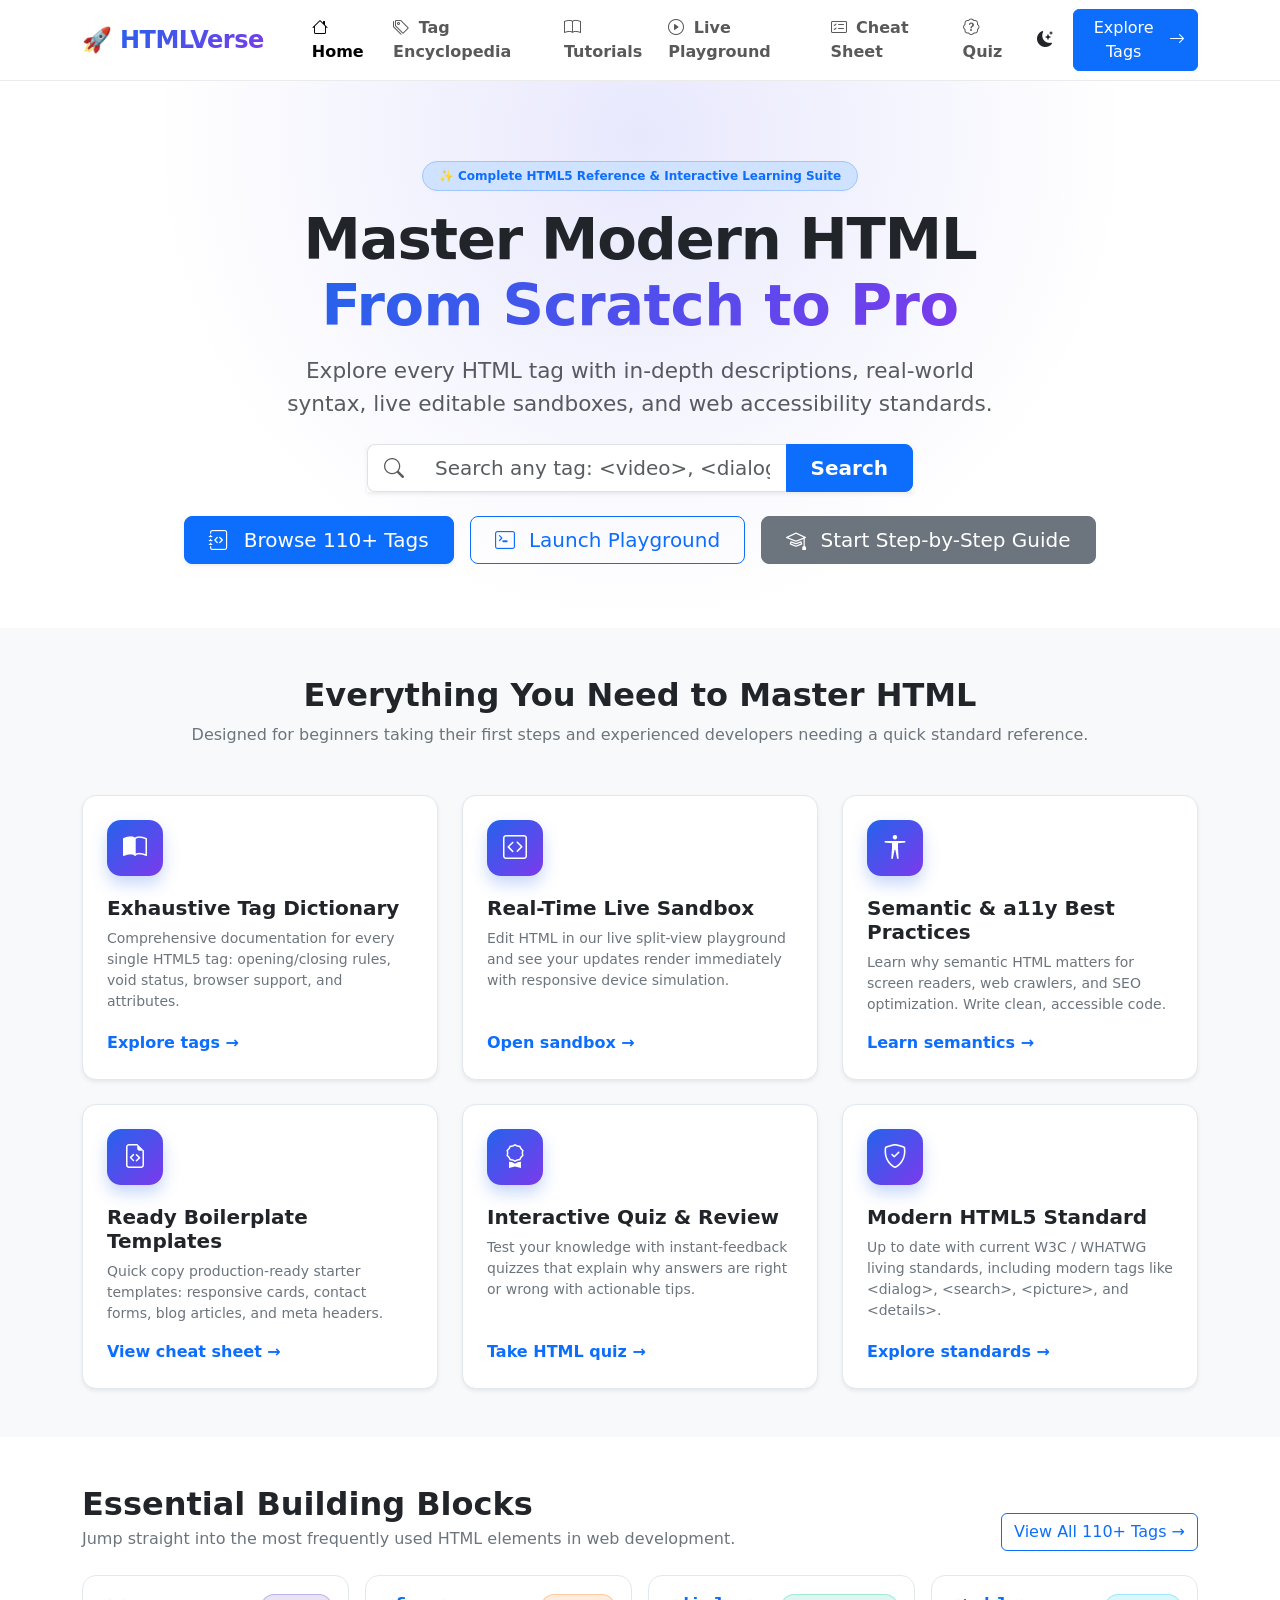
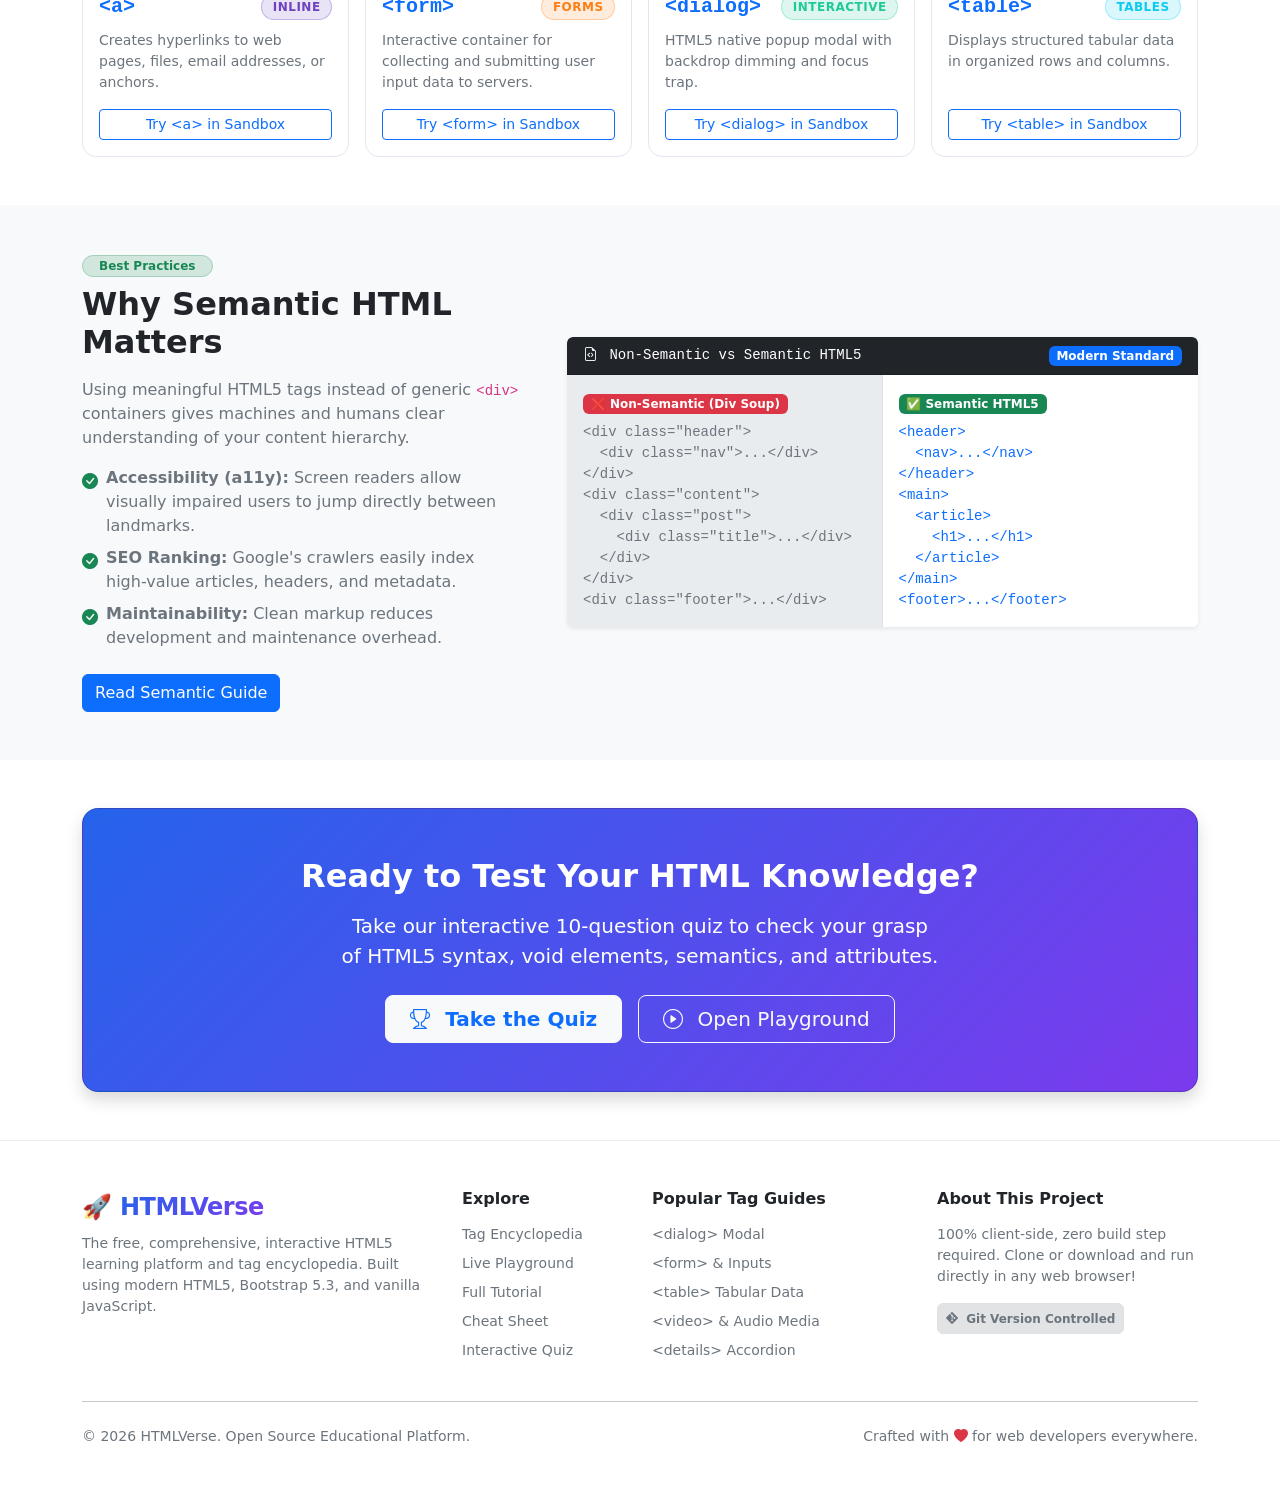
==== index.html @ 15d12c49 "Initial commit: Responsive HTML learning website with tag encyclopedia, playground, tutorials, cheat" ====
<!DOCTYPE html>
<html lang="en" data-bs-theme="light">
<head>
  <meta charset="UTF-8">
  <meta name="viewport" content="width=device-width, initial-scale=1.0">
  <title>HTMLVerse - Learn HTML5 from Scratch to Mastery | Interactive Guide & Tag Reference</title>
  <meta name="description" content="Master HTML5 with our comprehensive interactive learning hub. Complete tag dictionary with 110+ tags, real-time code playground, semantic best practices, and quizzes.">
  
  <!-- Bootstrap 5.3 CSS -->
  <link href="https://cdn.jsdelivr.net/npm/bootstrap@5.3.3/dist/css/bootstrap.min.css" rel="stylesheet">
  <!-- Bootstrap Icons -->
  <link rel="stylesheet" href="https://cdn.jsdelivr.net/npm/bootstrap-icons@1.11.3/font/bootstrap-icons.min.css">
  <!-- Custom CSS -->
  <link rel="stylesheet" href="css/styles.css">
</head>
<body>

  <!-- Navigation Bar -->
  <nav class="navbar navbar-expand-lg navbar-custom sticky-top">
    <div class="container">
      <a class="navbar-brand d-flex align-items-center gap-2" href="index.html">
        <span class="fs-4">🚀</span>
        <span class="brand-gradient fs-4">HTMLVerse</span>
      </a>

      <button class="navbar-toggler" type="button" data-bs-toggle="collapse" data-bs-target="#navbarContent" aria-controls="navbarContent" aria-expanded="false" aria-label="Toggle navigation">
        <span class="navbar-toggler-icon"></span>
      </button>

      <div class="collapse navbar-collapse" id="navbarContent">
        <ul class="navbar-nav me-auto mb-2 mb-lg-0 ms-lg-4">
          <li class="nav-item">
            <a class="nav-link active fw-semibold" href="index.html"><i class="bi bi-house me-1"></i> Home</a>
          </li>
          <li class="nav-item">
            <a class="nav-link fw-semibold" href="tags.html"><i class="bi bi-tags me-1"></i> Tag Encyclopedia</a>
          </li>
          <li class="nav-item">
            <a class="nav-link fw-semibold" href="tutorial.html"><i class="bi bi-book me-1"></i> Tutorials</a>
          </li>
          <li class="nav-item">
            <a class="nav-link fw-semibold" href="playground.html"><i class="bi bi-play-circle me-1"></i> Live Playground</a>
          </li>
          <li class="nav-item">
            <a class="nav-link fw-semibold" href="cheatsheet.html"><i class="bi bi-card-checklist me-1"></i> Cheat Sheet</a>
          </li>
          <li class="nav-item">
            <a class="nav-link fw-semibold" href="quiz.html"><i class="bi bi-patch-question me-1"></i> Quiz</a>
          </li>
        </ul>

        <div class="d-flex align-items-center gap-2">
          <!-- Theme Toggle Button -->
          <button class="btn btn-outline-secondary border-0" id="theme-toggle-btn" title="Toggle Light/Dark Theme" aria-label="Toggle theme">
            <i class="bi bi-moon-stars-fill" id="theme-icon"></i>
          </button>
          <a href="tags.html" class="btn btn-primary d-none d-sm-inline-flex align-items-center gap-2">
            <span>Explore Tags</span>
            <i class="bi bi-arrow-right"></i>
          </a>
        </div>
      </div>
    </div>
  </nav>

  <!-- Hero Section -->
  <header class="hero-section text-center">
    <div class="container">
      <div class="badge bg-primary-subtle text-primary border border-primary-subtle px-3 py-2 rounded-pill mb-3 fw-semibold">
        ✨ Complete HTML5 Reference & Interactive Learning Suite
      </div>
      <h1 class="hero-title mb-3">
        Master Modern HTML <br>
        <span class="brand-gradient">From Scratch to Pro</span>
      </h1>
      <p class="hero-subtitle mb-4">
        Explore every HTML tag with in-depth descriptions, real-world syntax, live editable sandboxes, and web accessibility standards.
      </p>

      <!-- Search Trigger Input -->
      <div class="row justify-content-center mb-4">
        <div class="col-md-8 col-lg-6">
          <form action="tags.html" method="GET" class="input-group input-group-lg shadow-sm">
            <span class="input-group-text bg-body border-end-0">
              <i class="bi bi-search text-muted"></i>
            </span>
            <input type="text" name="search" class="form-control border-start-0" placeholder="Search any tag: <video>, <dialog>, <form>, <table>..." aria-label="Search tags">
            <button class="btn btn-primary px-4 fw-semibold" type="submit">Search</button>
          </form>
        </div>
      </div>

      <!-- Quick Action Buttons -->
      <div class="d-flex flex-wrap justify-content-center gap-3">
        <a href="tags.html" class="btn btn-primary btn-lg px-4 shadow-sm">
          <i class="bi bi-journal-code me-2"></i> Browse 110+ Tags
        </a>
        <a href="playground.html" class="btn btn-outline-primary btn-lg px-4">
          <i class="bi bi-terminal me-2"></i> Launch Playground
        </a>
        <a href="tutorial.html" class="btn btn-secondary btn-lg px-4">
          <i class="bi bi-mortarboard me-2"></i> Start Step-by-Step Guide
        </a>
      </div>
    </div>
  </header>

  <!-- Key Learning Features -->
  <section class="py-5 bg-body-tertiary">
    <div class="container">
      <div class="text-center mb-5">
        <h2 class="fw-bold">Everything You Need to Master HTML</h2>
        <p class="text-secondary">Designed for beginners taking their first steps and experienced developers needing a quick standard reference.</p>
      </div>

      <div class="row g-4">
        <!-- Feature 1 -->
        <div class="col-md-6 col-lg-4">
          <div class="card h-100 custom-card p-4 shadow-sm">
            <div class="feature-icon-box">
              <i class="bi bi-book-half"></i>
            </div>
            <h5 class="fw-bold mb-2">Exhaustive Tag Dictionary</h5>
            <p class="text-secondary small">Comprehensive documentation for every single HTML5 tag: opening/closing rules, void status, browser support, and attributes.</p>
            <a href="tags.html" class="text-decoration-none fw-semibold mt-auto text-primary">Explore tags &rarr;</a>
          </div>
        </div>

        <!-- Feature 2 -->
        <div class="col-md-6 col-lg-4">
          <div class="card h-100 custom-card p-4 shadow-sm">
            <div class="feature-icon-box">
              <i class="bi bi-code-square"></i>
            </div>
            <h5 class="fw-bold mb-2">Real-Time Live Sandbox</h5>
            <p class="text-secondary small">Edit HTML in our live split-view playground and see your updates render immediately with responsive device simulation.</p>
            <a href="playground.html" class="text-decoration-none fw-semibold mt-auto text-primary">Open sandbox &rarr;</a>
          </div>
        </div>

        <!-- Feature 3 -->
        <div class="col-md-6 col-lg-4">
          <div class="card h-100 custom-card p-4 shadow-sm">
            <div class="feature-icon-box">
              <i class="bi bi-universal-access"></i>
            </div>
            <h5 class="fw-bold mb-2">Semantic & a11y Best Practices</h5>
            <p class="text-secondary small">Learn why semantic HTML matters for screen readers, web crawlers, and SEO optimization. Write clean, accessible code.</p>
            <a href="tutorial.html#semantics" class="text-decoration-none fw-semibold mt-auto text-primary">Learn semantics &rarr;</a>
          </div>
        </div>

        <!-- Feature 4 -->
        <div class="col-md-6 col-lg-4">
          <div class="card h-100 custom-card p-4 shadow-sm">
            <div class="feature-icon-box">
              <i class="bi bi-file-earmark-code"></i>
            </div>
            <h5 class="fw-bold mb-2">Ready Boilerplate Templates</h5>
            <p class="text-secondary small">Quick copy production-ready starter templates: responsive cards, contact forms, blog articles, and meta headers.</p>
            <a href="cheatsheet.html" class="text-decoration-none fw-semibold mt-auto text-primary">View cheat sheet &rarr;</a>
          </div>
        </div>

        <!-- Feature 5 -->
        <div class="col-md-6 col-lg-4">
          <div class="card h-100 custom-card p-4 shadow-sm">
            <div class="feature-icon-box">
              <i class="bi bi-award"></i>
            </div>
            <h5 class="fw-bold mb-2">Interactive Quiz & Review</h5>
            <p class="text-secondary small">Test your knowledge with instant-feedback quizzes that explain why answers are right or wrong with actionable tips.</p>
            <a href="quiz.html" class="text-decoration-none fw-semibold mt-auto text-primary">Take HTML quiz &rarr;</a>
          </div>
        </div>

        <!-- Feature 6 -->
        <div class="col-md-6 col-lg-4">
          <div class="card h-100 custom-card p-4 shadow-sm">
            <div class="feature-icon-box">
              <i class="bi bi-shield-check"></i>
            </div>
            <h5 class="fw-bold mb-2">Modern HTML5 Standard</h5>
            <p class="text-secondary small">Up to date with current W3C / WHATWG living standards, including modern tags like &lt;dialog&gt;, &lt;search&gt;, &lt;picture&gt;, and &lt;details&gt;.</p>
            <a href="tags.html" class="text-decoration-none fw-semibold mt-auto text-primary">Explore standards &rarr;</a>
          </div>
        </div>
      </div>
    </div>
  </section>

  <!-- Popular HTML Tags Showcase -->
  <section class="py-5">
    <div class="container">
      <div class="d-flex flex-wrap justify-content-between align-items-end mb-4">
        <div>
          <h2 class="fw-bold mb-1">Essential Building Blocks</h2>
          <p class="text-secondary mb-0">Jump straight into the most frequently used HTML elements in web development.</p>
        </div>
        <a href="tags.html" class="btn btn-outline-primary">View All 110+ Tags &rarr;</a>
      </div>

      <div class="row g-3">
        <!-- Tag 1 -->
        <div class="col-sm-6 col-lg-3">
          <div class="card custom-card p-3 h-100">
            <div class="d-flex justify-content-between align-items-center mb-2">
              <code class="fs-5 text-primary fw-bold">&lt;a&gt;</code>
              <span class="badge badge-category badge-inline">Inline</span>
            </div>
            <p class="small text-secondary mb-3">Creates hyperlinks to web pages, files, email addresses, or anchors.</p>
            <a href="playground.html?tag=a" class="btn btn-sm btn-outline-primary mt-auto">Try &lt;a&gt; in Sandbox</a>
          </div>
        </div>

        <!-- Tag 2 -->
        <div class="col-sm-6 col-lg-3">
          <div class="card custom-card p-3 h-100">
            <div class="d-flex justify-content-between align-items-center mb-2">
              <code class="fs-5 text-primary fw-bold">&lt;form&gt;</code>
              <span class="badge badge-category badge-forms">Forms</span>
            </div>
            <p class="small text-secondary mb-3">Interactive container for collecting and submitting user input data to servers.</p>
            <a href="playground.html?tag=form" class="btn btn-sm btn-outline-primary mt-auto">Try &lt;form&gt; in Sandbox</a>
          </div>
        </div>

        <!-- Tag 3 -->
        <div class="col-sm-6 col-lg-3">
          <div class="card custom-card p-3 h-100">
            <div class="d-flex justify-content-between align-items-center mb-2">
              <code class="fs-5 text-primary fw-bold">&lt;dialog&gt;</code>
              <span class="badge badge-category badge-interactive">Interactive</span>
            </div>
            <p class="small text-secondary mb-3">HTML5 native popup modal with backdrop dimming and focus trap.</p>
            <a href="playground.html?tag=dialog" class="btn btn-sm btn-outline-primary mt-auto">Try &lt;dialog&gt; in Sandbox</a>
          </div>
        </div>

        <!-- Tag 4 -->
        <div class="col-sm-6 col-lg-3">
          <div class="card custom-card p-3 h-100">
            <div class="d-flex justify-content-between align-items-center mb-2">
              <code class="fs-5 text-primary fw-bold">&lt;table&gt;</code>
              <span class="badge badge-category badge-tables">Tables</span>
            </div>
            <p class="small text-secondary mb-3">Displays structured tabular data in organized rows and columns.</p>
            <a href="playground.html?tag=table" class="btn btn-sm btn-outline-primary mt-auto">Try &lt;table&gt; in Sandbox</a>
          </div>
        </div>
      </div>
    </div>
  </section>

  <!-- Interactive Semantic HTML Comparison -->
  <section class="py-5 bg-body-tertiary">
    <div class="container">
      <div class="row align-items-center g-5">
        <div class="col-lg-5">
          <span class="badge bg-success-subtle text-success border border-success-subtle px-3 py-1 rounded-pill mb-2 fw-semibold">Best Practices</span>
          <h2 class="fw-bold mb-3">Why Semantic HTML Matters</h2>
          <p class="text-secondary mb-3">
            Using meaningful HTML5 tags instead of generic <code>&lt;div&gt;</code> containers gives machines and humans clear understanding of your content hierarchy.
          </p>
          <ul class="list-unstyled d-flex flex-column gap-2 text-secondary">
            <li class="d-flex align-items-start gap-2">
              <i class="bi bi-check-circle-fill text-success mt-1"></i>
              <span><strong>Accessibility (a11y):</strong> Screen readers allow visually impaired users to jump directly between landmarks.</span>
            </li>
            <li class="d-flex align-items-start gap-2">
              <i class="bi bi-check-circle-fill text-success mt-1"></i>
              <span><strong>SEO Ranking:</strong> Google's crawlers easily index high-value articles, headers, and metadata.</span>
            </li>
            <li class="d-flex align-items-start gap-2">
              <i class="bi bi-check-circle-fill text-success mt-1"></i>
              <span><strong>Maintainability:</strong> Clean markup reduces development and maintenance overhead.</span>
            </li>
          </ul>
          <a href="tutorial.html#semantics" class="btn btn-primary mt-2">Read Semantic Guide</a>
        </div>

        <div class="col-lg-7">
          <div class="card shadow-sm border-0 overflow-hidden">
            <div class="card-header bg-dark text-white d-flex justify-content-between align-items-center py-2 px-3">
              <span class="font-monospace small"><i class="bi bi-file-earmark-code me-1"></i> Non-Semantic vs Semantic HTML5</span>
              <span class="badge bg-primary">Modern Standard</span>
            </div>
            <div class="card-body p-0">
              <div class="row g-0">
                <div class="col-md-6 border-end p-3 bg-body-secondary">
                  <span class="badge bg-danger mb-2">❌ Non-Semantic (Div Soup)</span>
                  <pre class="small font-monospace text-secondary mb-0"><code>&lt;div class="header"&gt;
  &lt;div class="nav"&gt;...&lt;/div&gt;
&lt;/div&gt;
&lt;div class="content"&gt;
  &lt;div class="post"&gt;
    &lt;div class="title"&gt;...&lt;/div&gt;
  &lt;/div&gt;
&lt;/div&gt;
&lt;div class="footer"&gt;...&lt;/div&gt;</code></pre>
                </div>
                <div class="col-md-6 p-3 bg-body">
                  <span class="badge bg-success mb-2">✅ Semantic HTML5</span>
                  <pre class="small font-monospace text-primary mb-0"><code>&lt;header&gt;
  &lt;nav&gt;...&lt;/nav&gt;
&lt;/header&gt;
&lt;main&gt;
  &lt;article&gt;
    &lt;h1&gt;...&lt;/h1&gt;
  &lt;/article&gt;
&lt;/main&gt;
&lt;footer&gt;...&lt;/footer&gt;</code></pre>
                </div>
              </div>
            </div>
          </div>
        </div>
      </div>
    </div>
  </section>

  <!-- CTA Banner -->
  <section class="py-5 text-center">
    <div class="container">
      <div class="card bg-primary text-white p-5 rounded-4 shadow" style="background: var(--primary-gradient) !important;">
        <h2 class="fw-bold mb-3">Ready to Test Your HTML Knowledge?</h2>
        <p class="lead mb-4 mx-auto" style="max-width: 600px;">
          Take our interactive 10-question quiz to check your grasp of HTML5 syntax, void elements, semantics, and attributes.
        </p>
        <div class="d-flex justify-content-center gap-3">
          <a href="quiz.html" class="btn btn-light btn-lg px-4 fw-bold text-primary">
            <i class="bi bi-trophy me-2"></i> Take the Quiz
          </a>
          <a href="playground.html" class="btn btn-outline-light btn-lg px-4">
            <i class="bi bi-play-circle me-2"></i> Open Playground
          </a>
        </div>
      </div>
    </div>
  </section>

  <!-- Footer -->
  <footer class="py-5 bg-body">
    <div class="container">
      <div class="row g-4">
        <div class="col-lg-4">
          <div class="d-flex align-items-center gap-2 mb-2">
            <span class="fs-4">🚀</span>
            <span class="brand-gradient fs-4">HTMLVerse</span>
          </div>
          <p class="text-secondary small">
            The free, comprehensive, interactive HTML5 learning platform and tag encyclopedia. Built using modern HTML5, Bootstrap 5.3, and vanilla JavaScript.
          </p>
        </div>

        <div class="col-6 col-md-3 col-lg-2">
          <h6 class="fw-bold mb-3">Explore</h6>
          <ul class="list-unstyled small d-flex flex-column gap-2 text-secondary">
            <li><a href="tags.html" class="text-decoration-none text-secondary">Tag Encyclopedia</a></li>
            <li><a href="playground.html" class="text-decoration-none text-secondary">Live Playground</a></li>
            <li><a href="tutorial.html" class="text-decoration-none text-secondary">Full Tutorial</a></li>
            <li><a href="cheatsheet.html" class="text-decoration-none text-secondary">Cheat Sheet</a></li>
            <li><a href="quiz.html" class="text-decoration-none text-secondary">Interactive Quiz</a></li>
          </ul>
        </div>

        <div class="col-6 col-md-3 col-lg-3">
          <h6 class="fw-bold mb-3">Popular Tag Guides</h6>
          <ul class="list-unstyled small d-flex flex-column gap-2 text-secondary">
            <li><a href="playground.html?tag=dialog" class="text-decoration-none text-secondary">&lt;dialog&gt; Modal</a></li>
            <li><a href="playground.html?tag=form" class="text-decoration-none text-secondary">&lt;form&gt; & Inputs</a></li>
            <li><a href="playground.html?tag=table" class="text-decoration-none text-secondary">&lt;table&gt; Tabular Data</a></li>
            <li><a href="playground.html?tag=video" class="text-decoration-none text-secondary">&lt;video&gt; & Audio Media</a></li>
            <li><a href="playground.html?tag=details" class="text-decoration-none text-secondary">&lt;details&gt; Accordion</a></li>
          </ul>
        </div>

        <div class="col-md-6 col-lg-3">
          <h6 class="fw-bold mb-3">About This Project</h6>
          <p class="text-secondary small">
            100% client-side, zero build step required. Clone or download and run directly in any web browser!
          </p>
          <div class="badge bg-secondary-subtle text-secondary border p-2">
            <i class="bi bi-git me-1"></i> Git Version Controlled
          </div>
        </div>
      </div>

      <hr class="my-4">

      <div class="d-flex flex-wrap justify-content-between align-items-center small text-secondary">
        <p class="mb-0">&copy; 2026 HTMLVerse. Open Source Educational Platform.</p>
        <div>
          <span>Crafted with <i class="bi bi-heart-fill text-danger"></i> for web developers everywhere.</span>
        </div>
      </div>
    </div>
  </footer>

  <!-- Back to top button -->
  <button type="button" class="btn btn-primary" id="btn-back-to-top" title="Back to top">
    <i class="bi bi-arrow-up"></i>
  </button>

  <!-- Bootstrap 5.3 JS Bundle -->
  <script src="https://cdn.jsdelivr.net/npm/bootstrap@5.3.3/dist/js/bootstrap.bundle.min.js"></script>
  <!-- Global Scripts -->
  <script src="js/main.js"></script>
</body>
</html>
---- css/styles.css ----
/* ==========================================================================
   HTMLVerse - Modern Responsive Learning Hub Styles
   ========================================================================== */

:root {
  --primary-gradient: linear-gradient(135deg, #2563eb 0%, #7c3aed 100%);
  --secondary-gradient: linear-gradient(135deg, #06b6d4 0%, #3b82f6 100%);
  --accent-gradient: linear-gradient(135deg, #f59e0b 0%, #ef4444 100%);
  --card-bg-light: #ffffff;
  --card-bg-dark: #1e293b;
  --surface-light: #f8fafc;
  --surface-dark: #0f172a;
  --border-light: #e2e8f0;
  --border-dark: #334155;
  --code-bg: #1e1e1e;
  --font-sans: system-ui, -apple-system, BlinkMacSystemFont, 'Segoe UI', Roboto, Oxygen, Ubuntu, Cantarell, sans-serif;
  --font-mono: 'Fira Code', 'Cascadia Code', Consolas, Monaco, 'Courier New', monospace;
  --transition-speed: 0.25s;
}

[data-bs-theme="dark"] {
  --bg-primary: #0b0f19;
  --text-primary: #f8fafc;
  --card-border: #1e293b;
}

[data-bs-theme="light"] {
  --bg-primary: #f8fafc;
  --text-primary: #0f172a;
  --card-border: #e2e8f0;
}

/* Global resets & typography */
body {
  font-family: var(--font-sans);
  background-color: var(--bs-body-bg);
  color: var(--bs-body-color);
  min-height: 100vh;
  display: flex;
  flex-direction: column;
  overflow-x: hidden;
  transition: background-color var(--transition-speed) ease, color var(--transition-speed) ease;
}

/* Navbar */
.navbar-custom {
  backdrop-filter: blur(12px);
  -webkit-backdrop-filter: blur(12px);
  border-bottom: 1px solid rgba(255, 255, 255, 0.1);
  transition: all 0.3s ease;
  z-index: 1030;
}

[data-bs-theme="light"] .navbar-custom {
  background-color: rgba(255, 255, 255, 0.85);
  border-bottom-color: rgba(0, 0, 0, 0.08);
}

[data-bs-theme="dark"] .navbar-custom {
  background-color: rgba(15, 23, 42, 0.85);
  border-bottom-color: rgba(255, 255, 255, 0.08);
}

.brand-gradient {
  background: var(--primary-gradient);
  -webkit-background-clip: text;
  -webkit-text-fill-color: transparent;
  font-weight: 800;
  letter-spacing: -0.5px;
}

/* Hero Section */
.hero-section {
  position: relative;
  padding: 5rem 0 4rem;
  overflow: hidden;
  background: radial-gradient(circle at 50% 10%, rgba(99, 102, 241, 0.15) 0%, transparent 60%);
}

.hero-title {
  font-size: clamp(2.2rem, 5vw, 3.6rem);
  font-weight: 800;
  line-height: 1.15;
  letter-spacing: -0.02em;
}

.hero-subtitle {
  font-size: clamp(1.1rem, 2vw, 1.35rem);
  color: var(--bs-secondary-color);
  max-width: 720px;
  margin: 0 auto;
}

/* Cards & Components */
.custom-card {
  border-radius: 14px;
  transition: transform 0.2s ease, box-shadow 0.2s ease, border-color 0.2s ease;
  border: 1px solid var(--card-border);
}

.custom-card:hover {
  transform: translateY(-4px);
  box-shadow: 0 12px 24px -8px rgba(0, 0, 0, 0.15);
}

.tag-card {
  height: 100%;
  display: flex;
  flex-direction: column;
}

.tag-card .card-body {
  display: flex;
  flex-direction: column;
}

.tag-code-header {
  font-family: var(--font-mono);
  font-size: 1.2rem;
  font-weight: 700;
  color: #2563eb;
}

[data-bs-theme="dark"] .tag-code-header {
  color: #60a5fa;
}

/* Category Badges */
.badge-category {
  font-size: 0.75rem;
  font-weight: 600;
  padding: 0.35rem 0.65rem;
  border-radius: 50rem;
  text-transform: uppercase;
  letter-spacing: 0.5px;
}

.badge-root { background-color: rgba(13, 110, 253, 0.15); color: #0d6efd; border: 1px solid rgba(13, 110, 253, 0.3); }
.badge-semantics { background-color: rgba(25, 135, 84, 0.15); color: #198754; border: 1px solid rgba(25, 135, 84, 0.3); }
.badge-text { background-color: rgba(108, 117, 125, 0.15); color: #6c757d; border: 1px solid rgba(108, 117, 125, 0.3); }
.badge-inline { background-color: rgba(111, 66, 193, 0.15); color: #6f42c1; border: 1px solid rgba(111, 66, 193, 0.3); }
.badge-forms { background-color: rgba(253, 126, 20, 0.15); color: #fd7e14; border: 1px solid rgba(253, 126, 20, 0.3); }
.badge-tables { background-color: rgba(13, 202, 240, 0.15); color: #0dcaf0; border: 1px solid rgba(13, 202, 240, 0.3); }
.badge-media { background-color: rgba(214, 51, 132, 0.15); color: #d63384; border: 1px solid rgba(214, 51, 132, 0.3); }
.badge-interactive { background-color: rgba(32, 201, 151, 0.15); color: #20c997; border: 1px solid rgba(32, 201, 151, 0.3); }
.badge-scripting { background-color: rgba(255, 193, 7, 0.15); color: #b78103; border: 1px solid rgba(255, 193, 7, 0.3); }
.badge-deprecated { background-color: rgba(220, 53, 69, 0.15); color: #dc3545; border: 1px solid rgba(220, 53, 69, 0.3); }

/* Code Blocks & Pre */
.code-container {
  position: relative;
  border-radius: 8px;
  overflow: hidden;
  background-color: var(--code-bg);
  margin: 0.75rem 0;
}

.code-container pre {
  margin: 0;
  padding: 1rem;
  color: #e5e7eb;
  font-family: var(--font-mono);
  font-size: 0.88rem;
  overflow-x: auto;
}

.copy-btn {
  position: absolute;
  top: 8px;
  right: 8px;
  opacity: 0.75;
  transition: opacity 0.2s;
  font-size: 0.75rem;
}

.copy-btn:hover {
  opacity: 1;
}

/* Live Playground Specific */
.playground-editor-wrapper {
  border: 1px solid var(--border-light);
  border-radius: 12px;
  overflow: hidden;
}

[data-bs-theme="dark"] .playground-editor-wrapper {
  border-color: var(--border-dark);
}

.code-textarea {
  width: 100%;
  height: 480px;
  font-family: var(--font-mono);
  font-size: 0.95rem;
  line-height: 1.5;
  padding: 1rem;
  background-color: #1e1e1e;
  color: #f3f4f6;
  border: none;
  resize: vertical;
  outline: none;
  tab-size: 2;
  white-space: pre;
}

.preview-frame {
  width: 100%;
  height: 480px;
  border: none;
  background-color: #ffffff;
  border-radius: 0 0 10px 10px;
}

.preview-container {
  border: 1px solid var(--border-light);
  border-radius: 12px;
  background-color: #ffffff;
  overflow: hidden;
}

[data-bs-theme="dark"] .preview-container {
  border-color: var(--border-dark);
}

/* Device Preview Toggle */
.device-preview-wrapper {
  transition: max-width 0.3s ease;
  margin: 0 auto;
}

.device-desktop { max-width: 100%; }
.device-tablet { max-width: 768px; }
.device-mobile { max-width: 375px; }

/* Filter Bar */
.filter-pill {
  border-radius: 50rem;
  font-size: 0.85rem;
  padding: 0.45rem 1rem;
  transition: all 0.2s ease;
  white-space: nowrap;
}

.filter-pill.active {
  background: var(--primary-gradient);
  color: #ffffff !important;
  border-color: transparent;
  box-shadow: 0 4px 10px rgba(37, 99, 235, 0.3);
}

/* Feature Icon Boxes */
.feature-icon-box {
  width: 56px;
  height: 56px;
  border-radius: 14px;
  display: flex;
  align-items: center;
  justify-content: center;
  font-size: 1.5rem;
  margin-bottom: 1.25rem;
  background: var(--primary-gradient);
  color: #ffffff;
  box-shadow: 0 8px 16px rgba(37, 99, 235, 0.25);
}

/* Back to Top button */
#btn-back-to-top {
  position: fixed;
  bottom: 25px;
  right: 25px;
  display: none;
  z-index: 999;
  border-radius: 50%;
  width: 46px;
  height: 46px;
  box-shadow: 0 4px 14px rgba(0, 0, 0, 0.25);
}

/* Tutorial / Documentation Sidebar */
.docs-sidebar {
  position: sticky;
  top: 80px;
  max-height: calc(100vh - 100px);
  overflow-y: auto;
}

.docs-nav-link {
  display: block;
  padding: 0.5rem 0.75rem;
  color: var(--bs-secondary-color);
  text-decoration: none;
  border-radius: 6px;
  font-size: 0.92rem;
  transition: all 0.15s ease;
}

.docs-nav-link:hover,
.docs-nav-link.active {
  color: #0d6efd;
  background-color: rgba(13, 110, 253, 0.08);
  font-weight: 600;
}

/* Quiz Options */
.quiz-option-card {
  cursor: pointer;
  border: 1px solid var(--border-light);
  border-radius: 10px;
  padding: 1rem;
  margin-bottom: 0.75rem;
  transition: all 0.2s ease;
}

[data-bs-theme="dark"] .quiz-option-card {
  border-color: var(--border-dark);
}

.quiz-option-card:hover {
  border-color: #0d6efd;
  background-color: rgba(13, 110, 253, 0.04);
}

.quiz-option-card.selected {
  border-color: #0d6efd;
  background-color: rgba(13, 110, 253, 0.12);
}

.quiz-option-card.correct {
  border-color: #198754 !important;
  background-color: rgba(25, 135, 84, 0.15) !important;
}

.quiz-option-card.wrong {
  border-color: #dc3545 !important;
  background-color: rgba(220, 53, 69, 0.15) !important;
}

/* Footer */
footer {
  margin-top: auto;
  border-top: 1px solid rgba(0, 0, 0, 0.08);
}

[data-bs-theme="dark"] footer {
  border-top-color: rgba(255, 255, 255, 0.08);
}

/* Custom scrollbars */
::-webkit-scrollbar {
  width: 8px;
  height: 8px;
}

::-webkit-scrollbar-track {
  background: transparent;
}

::-webkit-scrollbar-thumb {
  background: rgba(100, 116, 139, 0.3);
  border-radius: 4px;
}

::-webkit-scrollbar-thumb:hover {
  background: rgba(100, 116, 139, 0.5);
}
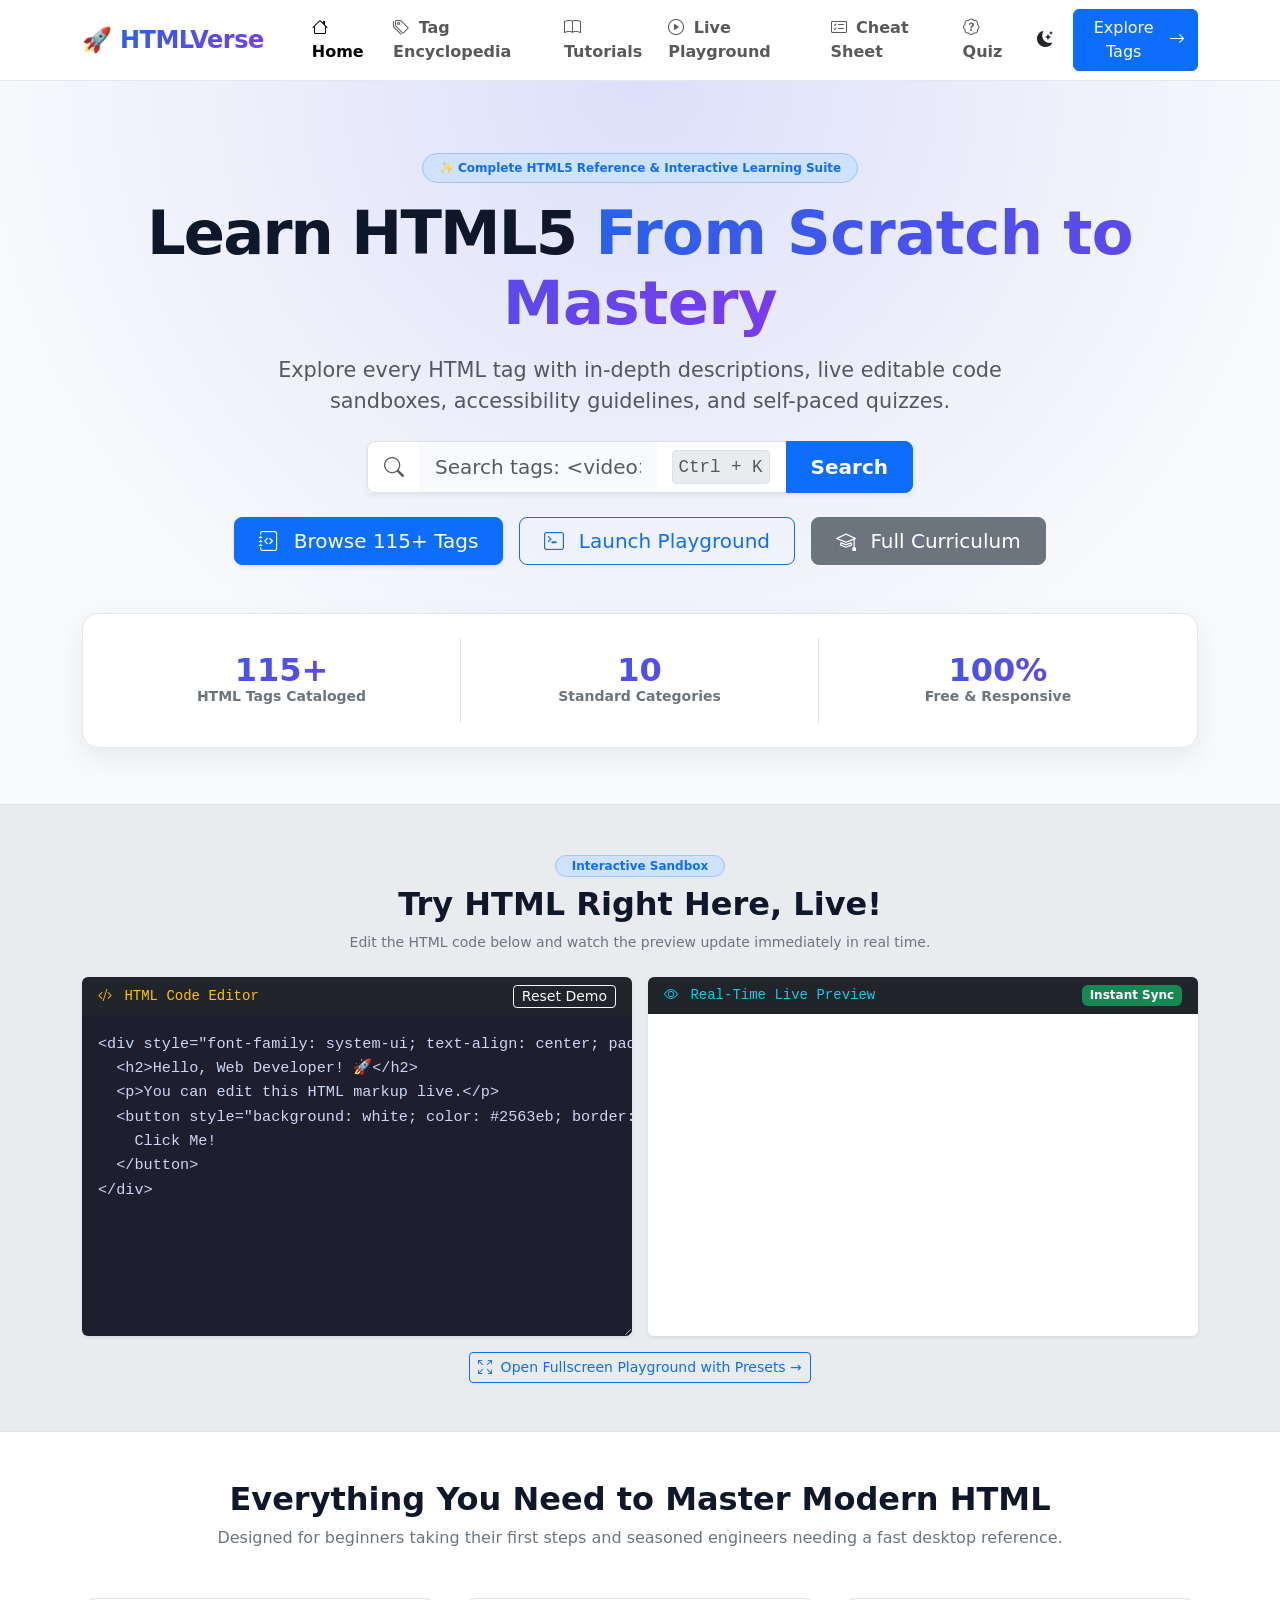
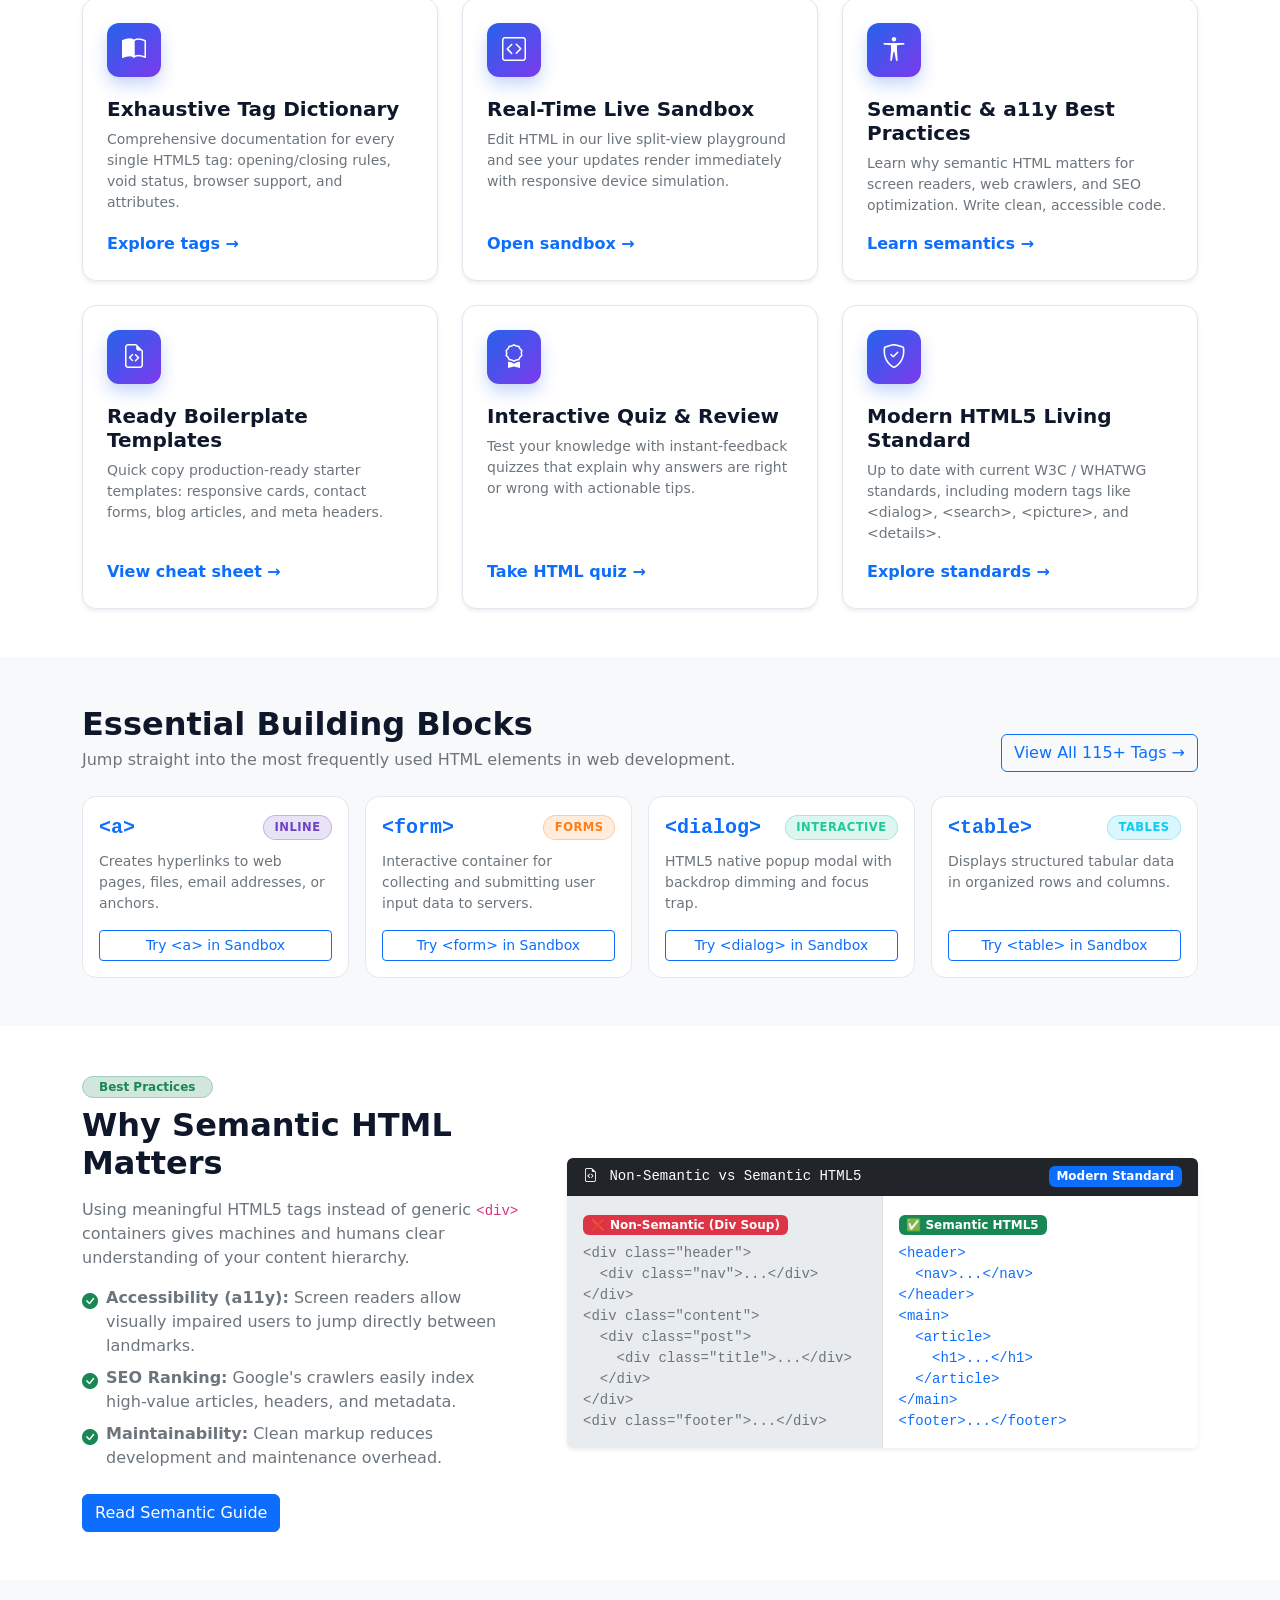
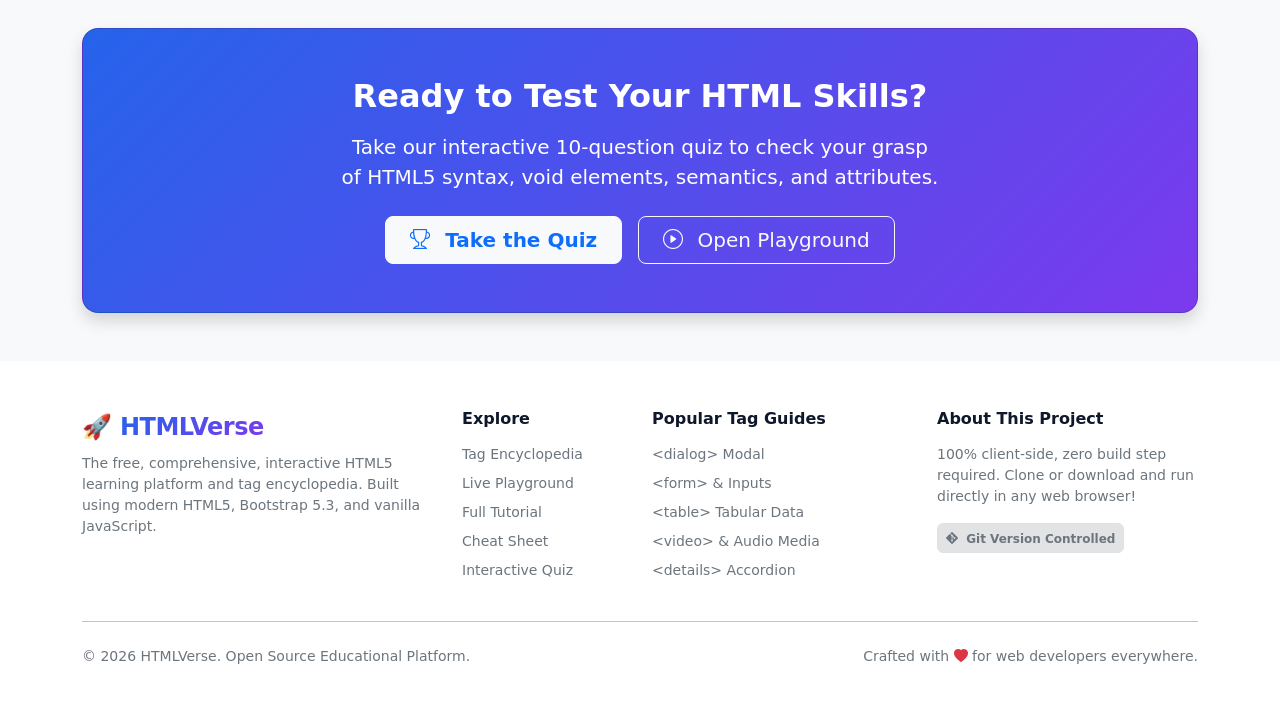
==== commit ef3f98dc: "UI & Responsiveness Upgrade: A-Z index, live homepage sandbox, mobile offcanvas drawer, stats banner" ====
--- a/index.html
+++ b/index.html
@@ -3,8 +3,8 @@
 <head>
   <meta charset="UTF-8">
   <meta name="viewport" content="width=device-width, initial-scale=1.0">
-  <title>HTMLVerse - Learn HTML5 from Scratch to Mastery | Interactive Guide & Tag Reference</title>
-  <meta name="description" content="Master HTML5 with our comprehensive interactive learning hub. Complete tag dictionary with 110+ tags, real-time code playground, semantic best practices, and quizzes.">
+  <title>HTMLVerse - Learn HTML5 from Scratch to Pro | Complete Tag Encyclopedia & Live Playground</title>
+  <meta name="description" content="Master HTML5 with an exhaustive tag dictionary, interactive live sandbox, structured tutorials, accessibility guides, and quizzes. Built with HTML, Bootstrap 5.3 & JS.">
   
   <!-- Bootstrap 5.3 CSS -->
   <link href="https://cdn.jsdelivr.net/npm/bootstrap@5.3.3/dist/css/bootstrap.min.css" rel="stylesheet">
@@ -23,7 +23,7 @@
         <span class="brand-gradient fs-4">HTMLVerse</span>
       </a>
 
-      <button class="navbar-toggler" type="button" data-bs-toggle="collapse" data-bs-target="#navbarContent" aria-controls="navbarContent" aria-expanded="false" aria-label="Toggle navigation">
+      <button class="navbar-toggler border-0" type="button" data-bs-toggle="collapse" data-bs-target="#navbarContent" aria-controls="navbarContent" aria-expanded="false" aria-label="Toggle navigation">
         <span class="navbar-toggler-icon"></span>
       </button>
 
@@ -50,7 +50,7 @@
         </ul>
 
         <div class="d-flex align-items-center gap-2">
-          <!-- Theme Toggle Button -->
+          <!-- Theme Toggle -->
           <button class="btn btn-outline-secondary border-0" id="theme-toggle-btn" title="Toggle Light/Dark Theme" aria-label="Toggle theme">
             <i class="bi bi-moon-stars-fill" id="theme-icon"></i>
           </button>
@@ -70,47 +70,116 @@
         ✨ Complete HTML5 Reference & Interactive Learning Suite
       </div>
       <h1 class="hero-title mb-3">
-        Master Modern HTML <br>
-        <span class="brand-gradient">From Scratch to Pro</span>
+        Learn HTML5 <br class="d-sm-none">
+        <span class="brand-gradient">From Scratch to Mastery</span>
       </h1>
       <p class="hero-subtitle mb-4">
-        Explore every HTML tag with in-depth descriptions, real-world syntax, live editable sandboxes, and web accessibility standards.
+        Explore every HTML tag with in-depth descriptions, live editable code sandboxes, accessibility guidelines, and self-paced quizzes.
       </p>
 
-      <!-- Search Trigger Input -->
+      <!-- Search Input with Keyboard Shortcut Hint -->
       <div class="row justify-content-center mb-4">
         <div class="col-md-8 col-lg-6">
           <form action="tags.html" method="GET" class="input-group input-group-lg shadow-sm">
             <span class="input-group-text bg-body border-end-0">
               <i class="bi bi-search text-muted"></i>
             </span>
-            <input type="text" name="search" class="form-control border-start-0" placeholder="Search any tag: <video>, <dialog>, <form>, <table>..." aria-label="Search tags">
+            <input type="text" name="search" class="form-control border-start-0 border-end-0" placeholder="Search tags: <video>, <dialog>, <form>..." aria-label="Search tags">
+            <span class="input-group-text bg-body border-start-0 d-none d-sm-flex">
+              <kbd class="small text-muted bg-body-secondary border">Ctrl + K</kbd>
+            </span>
             <button class="btn btn-primary px-4 fw-semibold" type="submit">Search</button>
           </form>
         </div>
       </div>
 
       <!-- Quick Action Buttons -->
-      <div class="d-flex flex-wrap justify-content-center gap-3">
+      <div class="d-flex flex-wrap justify-content-center gap-2 gap-sm-3 mb-5">
         <a href="tags.html" class="btn btn-primary btn-lg px-4 shadow-sm">
-          <i class="bi bi-journal-code me-2"></i> Browse 110+ Tags
+          <i class="bi bi-journal-code me-2"></i> Browse 115+ Tags
         </a>
         <a href="playground.html" class="btn btn-outline-primary btn-lg px-4">
           <i class="bi bi-terminal me-2"></i> Launch Playground
         </a>
         <a href="tutorial.html" class="btn btn-secondary btn-lg px-4">
-          <i class="bi bi-mortarboard me-2"></i> Start Step-by-Step Guide
+          <i class="bi bi-mortarboard me-2"></i> Full Curriculum
         </a>
       </div>
+
+      <!-- Stats Counter Banner -->
+      <div class="stats-banner p-3 p-md-4 mt-2 max-w-900 mx-auto">
+        <div class="row g-2 text-center">
+          <div class="col-4 stat-item border-end">
+            <div class="stat-number">115+</div>
+            <div class="small text-secondary fw-semibold">HTML Tags Cataloged</div>
+          </div>
+          <div class="col-4 stat-item border-end">
+            <div class="stat-number">10</div>
+            <div class="small text-secondary fw-semibold">Standard Categories</div>
+          </div>
+          <div class="col-4 stat-item">
+            <div class="stat-number">100%</div>
+            <div class="small text-secondary fw-semibold">Free & Responsive</div>
+          </div>
+        </div>
+      </div>
+
     </div>
   </header>
 
+  <!-- Live Mini Playground on Homepage -->
+  <section class="py-5 bg-body-secondary border-top border-bottom">
+    <div class="container">
+      <div class="text-center mb-4">
+        <span class="badge bg-primary-subtle text-primary border border-primary-subtle px-3 py-1 rounded-pill mb-2 fw-semibold">Interactive Sandbox</span>
+        <h2 class="fw-bold">Try HTML Right Here, Live!</h2>
+        <p class="text-secondary small">Edit the HTML code below and watch the preview update immediately in real time.</p>
+      </div>
+
+      <div class="row g-3">
+        <!-- Editor Left -->
+        <div class="col-lg-6">
+          <div class="card border-0 shadow-sm overflow-hidden h-100">
+            <div class="bg-dark text-white px-3 py-2 d-flex justify-content-between align-items-center">
+              <span class="small font-monospace text-warning"><i class="bi bi-code-slash me-1"></i> HTML Code Editor</span>
+              <button class="btn btn-sm btn-outline-light py-0 px-2 small" onclick="resetHomeDemo()">Reset Demo</button>
+            </div>
+            <textarea id="home-demo-editor" class="code-textarea p-3" style="height: 320px;" spellcheck="false">&lt;div style="font-family: system-ui; text-align: center; padding: 2rem; background: linear-gradient(135deg, #2563eb, #7c3aed); color: white; border-radius: 12px;"&gt;
+  &lt;h2&gt;Hello, Web Developer! 🚀&lt;/h2&gt;
+  &lt;p&gt;You can edit this HTML markup live.&lt;/p&gt;
+  &lt;button style="background: white; color: #2563eb; border: none; padding: 10px 20px; font-weight: bold; border-radius: 6px; cursor: pointer;" onclick="alert('HTML5 rocks!')"&gt;
+    Click Me!
+  &lt;/button&gt;
+&lt;/div&gt;</textarea>
+          </div>
+        </div>
+
+        <!-- Preview Right -->
+        <div class="col-lg-6">
+          <div class="card border-0 shadow-sm overflow-hidden h-100 bg-white">
+            <div class="bg-dark text-white px-3 py-2 d-flex justify-content-between align-items-center">
+              <span class="small font-monospace text-info"><i class="bi bi-eye me-1"></i> Real-Time Live Preview</span>
+              <span class="badge bg-success small">Instant Sync</span>
+            </div>
+            <iframe id="home-demo-preview" class="w-100 border-0" style="height: 320px;" sandbox="allow-scripts allow-modals"></iframe>
+          </div>
+        </div>
+      </div>
+
+      <div class="text-center mt-3">
+        <a href="playground.html" class="btn btn-outline-primary btn-sm">
+          <i class="bi bi-arrows-fullscreen me-1"></i> Open Fullscreen Playground with Presets &rarr;
+        </a>
+      </div>
+    </div>
+  </section>
+
   <!-- Key Learning Features -->
-  <section class="py-5 bg-body-tertiary">
+  <section class="py-5 bg-body">
     <div class="container">
       <div class="text-center mb-5">
-        <h2 class="fw-bold">Everything You Need to Master HTML</h2>
-        <p class="text-secondary">Designed for beginners taking their first steps and experienced developers needing a quick standard reference.</p>
+        <h2 class="fw-bold">Everything You Need to Master Modern HTML</h2>
+        <p class="text-secondary">Designed for beginners taking their first steps and seasoned engineers needing a fast desktop reference.</p>
       </div>
 
       <div class="row g-4">
@@ -146,7 +215,7 @@
             </div>
             <h5 class="fw-bold mb-2">Semantic & a11y Best Practices</h5>
             <p class="text-secondary small">Learn why semantic HTML matters for screen readers, web crawlers, and SEO optimization. Write clean, accessible code.</p>
-            <a href="tutorial.html#semantics" class="text-decoration-none fw-semibold mt-auto text-primary">Learn semantics &rarr;</a>
+            <a href="tutorial.html#mod7" class="text-decoration-none fw-semibold mt-auto text-primary">Learn semantics &rarr;</a>
           </div>
         </div>
 
@@ -180,8 +249,8 @@
             <div class="feature-icon-box">
               <i class="bi bi-shield-check"></i>
             </div>
-            <h5 class="fw-bold mb-2">Modern HTML5 Standard</h5>
-            <p class="text-secondary small">Up to date with current W3C / WHATWG living standards, including modern tags like &lt;dialog&gt;, &lt;search&gt;, &lt;picture&gt;, and &lt;details&gt;.</p>
+            <h5 class="fw-bold mb-2">Modern HTML5 Living Standard</h5>
+            <p class="text-secondary small">Up to date with current W3C / WHATWG standards, including modern tags like &lt;dialog&gt;, &lt;search&gt;, &lt;picture&gt;, and &lt;details&gt;.</p>
             <a href="tags.html" class="text-decoration-none fw-semibold mt-auto text-primary">Explore standards &rarr;</a>
           </div>
         </div>
@@ -189,15 +258,15 @@
     </div>
   </section>
 
-  <!-- Popular HTML Tags Showcase -->
-  <section class="py-5">
+  <!-- Popular Tags Showcase -->
+  <section class="py-5 bg-body-tertiary">
     <div class="container">
       <div class="d-flex flex-wrap justify-content-between align-items-end mb-4">
         <div>
           <h2 class="fw-bold mb-1">Essential Building Blocks</h2>
           <p class="text-secondary mb-0">Jump straight into the most frequently used HTML elements in web development.</p>
         </div>
-        <a href="tags.html" class="btn btn-outline-primary">View All 110+ Tags &rarr;</a>
+        <a href="tags.html" class="btn btn-outline-primary">View All 115+ Tags &rarr;</a>
       </div>
 
       <div class="row g-3">
@@ -253,7 +322,7 @@
   </section>
 
   <!-- Interactive Semantic HTML Comparison -->
-  <section class="py-5 bg-body-tertiary">
+  <section class="py-5 bg-body">
     <div class="container">
       <div class="row align-items-center g-5">
         <div class="col-lg-5">
@@ -276,7 +345,7 @@
               <span><strong>Maintainability:</strong> Clean markup reduces development and maintenance overhead.</span>
             </li>
           </ul>
-          <a href="tutorial.html#semantics" class="btn btn-primary mt-2">Read Semantic Guide</a>
+          <a href="tutorial.html#mod7" class="btn btn-primary mt-2">Read Semantic Guide</a>
         </div>
 
         <div class="col-lg-7">
@@ -320,10 +389,10 @@
   </section>
 
   <!-- CTA Banner -->
-  <section class="py-5 text-center">
+  <section class="py-5 text-center bg-body-tertiary">
     <div class="container">
       <div class="card bg-primary text-white p-5 rounded-4 shadow" style="background: var(--primary-gradient) !important;">
-        <h2 class="fw-bold mb-3">Ready to Test Your HTML Knowledge?</h2>
+        <h2 class="fw-bold mb-3">Ready to Test Your HTML Skills?</h2>
         <p class="lead mb-4 mx-auto" style="max-width: 600px;">
           Take our interactive 10-question quiz to check your grasp of HTML5 syntax, void elements, semantics, and attributes.
         </p>
@@ -406,5 +475,32 @@
   <script src="https://cdn.jsdelivr.net/npm/bootstrap@5.3.3/dist/js/bootstrap.bundle.min.js"></script>
   <!-- Global Scripts -->
   <script src="js/main.js"></script>
+
+  <!-- Live Mini Demo Handler for Home -->
+  <script>
+    const homeEditor = document.getElementById('home-demo-editor');
+    const homePreview = document.getElementById('home-demo-preview');
+    const defaultHomeDemo = homeEditor ? homeEditor.value : '';
+
+    function updateHomePreview() {
+      if (!homeEditor || !homePreview) return;
+      const doc = homePreview.contentDocument || homePreview.contentWindow.document;
+      doc.open();
+      doc.write(homeEditor.value);
+      doc.close();
+    }
+
+    function resetHomeDemo() {
+      if (homeEditor) {
+        homeEditor.value = defaultHomeDemo;
+        updateHomePreview();
+      }
+    }
+
+    if (homeEditor) {
+      homeEditor.addEventListener('input', updateHomePreview);
+      updateHomePreview();
+    }
+  </script>
 </body>
 </html>
--- a/css/styles.css
+++ b/css/styles.css
@@ -1,36 +1,48 @@
 /* ==========================================================================
-   HTMLVerse - Modern Responsive Learning Hub Styles
+   HTMLVerse - Ultra Modern Responsive Design System
    ========================================================================== */
 
 :root {
   --primary-gradient: linear-gradient(135deg, #2563eb 0%, #7c3aed 100%);
   --secondary-gradient: linear-gradient(135deg, #06b6d4 0%, #3b82f6 100%);
   --accent-gradient: linear-gradient(135deg, #f59e0b 0%, #ef4444 100%);
-  --card-bg-light: #ffffff;
-  --card-bg-dark: #1e293b;
-  --surface-light: #f8fafc;
-  --surface-dark: #0f172a;
-  --border-light: #e2e8f0;
-  --border-dark: #334155;
-  --code-bg: #1e1e1e;
-  --font-sans: system-ui, -apple-system, BlinkMacSystemFont, 'Segoe UI', Roboto, Oxygen, Ubuntu, Cantarell, sans-serif;
-  --font-mono: 'Fira Code', 'Cascadia Code', Consolas, Monaco, 'Courier New', monospace;
-  --transition-speed: 0.25s;
+  --success-gradient: linear-gradient(135deg, #10b981 0%, #059669 100%);
+  --glow-primary: rgba(37, 99, 235, 0.25);
+  --code-bg: #1e1e2e;
+  --code-header: #181825;
+  --font-sans: system-ui, -apple-system, BlinkMacSystemFont, 'Segoe UI', Roboto, Helvetica, Arial, sans-serif;
+  --font-mono: 'Fira Code', 'Cascadia Code', Consolas, Monaco, monospace;
+  --transition-smooth: all 0.25s cubic-bezier(0.16, 1, 0.3, 1);
 }
 
 [data-bs-theme="dark"] {
-  --bg-primary: #0b0f19;
-  --text-primary: #f8fafc;
+  --bs-body-bg: #090d16;
+  --bs-body-color: #f1f5f9;
+  --card-bg: #131b2e;
   --card-border: #1e293b;
+  --card-hover-border: #3b82f6;
+  --surface-muted: #0d1527;
+  --navbar-bg: rgba(13, 21, 39, 0.85);
+  --shadow-color: rgba(0, 0, 0, 0.4);
 }
 
 [data-bs-theme="light"] {
-  --bg-primary: #f8fafc;
-  --text-primary: #0f172a;
+  --bs-body-bg: #f8fafc;
+  --bs-body-color: #0f172a;
+  --card-bg: #ffffff;
   --card-border: #e2e8f0;
-}
-
-/* Global resets & typography */
+  --card-hover-border: #2563eb;
+  --surface-muted: #f1f5f9;
+  --navbar-bg: rgba(255, 255, 255, 0.88);
+  --shadow-color: rgba(15, 23, 42, 0.08);
+}
+
+/* Base resets & typography */
+html {
+  scroll-behavior: smooth;
+  scroll-padding-top: 80px;
+}
+
 body {
   font-family: var(--font-sans);
   background-color: var(--bs-body-bg);
@@ -39,26 +51,17 @@
   display: flex;
   flex-direction: column;
   overflow-x: hidden;
-  transition: background-color var(--transition-speed) ease, color var(--transition-speed) ease;
-}
-
-/* Navbar */
+  transition: background-color 0.3s ease, color 0.3s ease;
+}
+
+/* Glassmorphic Navbar */
 .navbar-custom {
-  backdrop-filter: blur(12px);
-  -webkit-backdrop-filter: blur(12px);
-  border-bottom: 1px solid rgba(255, 255, 255, 0.1);
-  transition: all 0.3s ease;
+  background-color: var(--navbar-bg);
+  backdrop-filter: blur(16px);
+  -webkit-backdrop-filter: blur(16px);
+  border-bottom: 1px solid var(--card-border);
+  transition: var(--transition-smooth);
   z-index: 1030;
-}
-
-[data-bs-theme="light"] .navbar-custom {
-  background-color: rgba(255, 255, 255, 0.85);
-  border-bottom-color: rgba(0, 0, 0, 0.08);
-}
-
-[data-bs-theme="dark"] .navbar-custom {
-  background-color: rgba(15, 23, 42, 0.85);
-  border-bottom-color: rgba(255, 255, 255, 0.08);
 }
 
 .brand-gradient {
@@ -72,41 +75,66 @@
 /* Hero Section */
 .hero-section {
   position: relative;
-  padding: 5rem 0 4rem;
+  padding: 4.5rem 0 3.5rem;
   overflow: hidden;
-  background: radial-gradient(circle at 50% 10%, rgba(99, 102, 241, 0.15) 0%, transparent 60%);
+  background: radial-gradient(circle at 50% 0%, rgba(99, 102, 241, 0.18) 0%, transparent 70%);
 }
 
 .hero-title {
-  font-size: clamp(2.2rem, 5vw, 3.6rem);
+  font-size: clamp(2.2rem, 5.5vw, 3.8rem);
+  font-weight: 850;
+  line-height: 1.15;
+  letter-spacing: -0.03em;
+}
+
+.hero-subtitle {
+  font-size: clamp(1.05rem, 2vw, 1.3rem);
+  color: var(--bs-secondary-color);
+  max-width: 760px;
+  margin: 0 auto;
+}
+
+/* Stats Counter Pill Banner */
+.stats-banner {
+  border-radius: 16px;
+  background: var(--card-bg);
+  border: 1px solid var(--card-border);
+  box-shadow: 0 10px 30px var(--shadow-color);
+}
+
+.stat-item {
+  text-align: center;
+  padding: 1rem;
+}
+
+.stat-number {
+  font-size: 2rem;
   font-weight: 800;
-  line-height: 1.15;
-  letter-spacing: -0.02em;
-}
-
-.hero-subtitle {
-  font-size: clamp(1.1rem, 2vw, 1.35rem);
-  color: var(--bs-secondary-color);
-  max-width: 720px;
-  margin: 0 auto;
-}
-
-/* Cards & Components */
+  background: var(--primary-gradient);
+  -webkit-background-clip: text;
+  -webkit-text-fill-color: transparent;
+  line-height: 1;
+}
+
+/* Custom Cards */
 .custom-card {
+  background-color: var(--card-bg);
+  border: 1px solid var(--card-border);
   border-radius: 14px;
-  transition: transform 0.2s ease, box-shadow 0.2s ease, border-color 0.2s ease;
-  border: 1px solid var(--card-border);
+  transition: transform 0.25s ease, box-shadow 0.25s ease, border-color 0.25s ease;
 }
 
 .custom-card:hover {
   transform: translateY(-4px);
-  box-shadow: 0 12px 24px -8px rgba(0, 0, 0, 0.15);
-}
-
+  border-color: var(--card-hover-border);
+  box-shadow: 0 14px 28px var(--shadow-color);
+}
+
+/* Tag Encyclopedia Cards */
 .tag-card {
+  display: flex;
+  flex-direction: column;
   height: 100%;
-  display: flex;
-  flex-direction: column;
 }
 
 .tag-card .card-body {
@@ -116,7 +144,7 @@
 
 .tag-code-header {
   font-family: var(--font-mono);
-  font-size: 1.2rem;
+  font-size: 1.22rem;
   font-weight: 700;
   color: #2563eb;
 }
@@ -127,8 +155,8 @@
 
 /* Category Badges */
 .badge-category {
-  font-size: 0.75rem;
-  font-weight: 600;
+  font-size: 0.72rem;
+  font-weight: 700;
   padding: 0.35rem 0.65rem;
   border-radius: 50rem;
   text-transform: uppercase;
@@ -146,21 +174,23 @@
 .badge-scripting { background-color: rgba(255, 193, 7, 0.15); color: #b78103; border: 1px solid rgba(255, 193, 7, 0.3); }
 .badge-deprecated { background-color: rgba(220, 53, 69, 0.15); color: #dc3545; border: 1px solid rgba(220, 53, 69, 0.3); }
 
-/* Code Blocks & Pre */
+/* Code Blocks */
 .code-container {
   position: relative;
-  border-radius: 8px;
+  border-radius: 10px;
   overflow: hidden;
   background-color: var(--code-bg);
+  border: 1px solid rgba(255, 255, 255, 0.08);
   margin: 0.75rem 0;
 }
 
 .code-container pre {
   margin: 0;
-  padding: 1rem;
-  color: #e5e7eb;
+  padding: 1.1rem;
+  color: #cdd6f4;
   font-family: var(--font-mono);
   font-size: 0.88rem;
+  line-height: 1.6;
   overflow-x: auto;
 }
 
@@ -168,35 +198,33 @@
   position: absolute;
   top: 8px;
   right: 8px;
-  opacity: 0.75;
+  opacity: 0.85;
   transition: opacity 0.2s;
   font-size: 0.75rem;
+  z-index: 5;
 }
 
 .copy-btn:hover {
   opacity: 1;
 }
 
-/* Live Playground Specific */
+/* Live Playground Elements */
 .playground-editor-wrapper {
-  border: 1px solid var(--border-light);
+  border: 1px solid var(--card-border);
   border-radius: 12px;
   overflow: hidden;
-}
-
-[data-bs-theme="dark"] .playground-editor-wrapper {
-  border-color: var(--border-dark);
+  background-color: var(--code-bg);
 }
 
 .code-textarea {
   width: 100%;
-  height: 480px;
+  height: 520px;
   font-family: var(--font-mono);
   font-size: 0.95rem;
-  line-height: 1.5;
-  padding: 1rem;
-  background-color: #1e1e1e;
-  color: #f3f4f6;
+  line-height: 1.6;
+  padding: 1.25rem;
+  background-color: var(--code-bg);
+  color: #cdd6f4;
   border: none;
   resize: vertical;
   outline: none;
@@ -204,28 +232,24 @@
   white-space: pre;
 }
 
-.preview-frame {
-  width: 100%;
-  height: 480px;
-  border: none;
-  background-color: #ffffff;
-  border-radius: 0 0 10px 10px;
-}
-
 .preview-container {
-  border: 1px solid var(--border-light);
+  border: 1px solid var(--card-border);
   border-radius: 12px;
   background-color: #ffffff;
   overflow: hidden;
 }
 
-[data-bs-theme="dark"] .preview-container {
-  border-color: var(--border-dark);
-}
-
-/* Device Preview Toggle */
+.preview-frame {
+  width: 100%;
+  height: 520px;
+  border: none;
+  background-color: #ffffff;
+  display: block;
+}
+
+/* Device Viewports */
 .device-preview-wrapper {
-  transition: max-width 0.3s ease;
+  transition: max-width 0.3s cubic-bezier(0.16, 1, 0.3, 1);
   margin: 0 auto;
 }
 
@@ -233,12 +257,26 @@
 .device-tablet { max-width: 768px; }
 .device-mobile { max-width: 375px; }
 
-/* Filter Bar */
+/* Filter Pills with Horizontal Scrolling */
+.filter-pills-bar {
+  display: flex;
+  gap: 0.4rem;
+  overflow-x: auto;
+  padding: 0.25rem 0;
+  -webkit-overflow-scrolling: touch;
+  scrollbar-width: none;
+}
+
+.filter-pills-bar::-webkit-scrollbar {
+  display: none;
+}
+
 .filter-pill {
   border-radius: 50rem;
-  font-size: 0.85rem;
-  padding: 0.45rem 1rem;
-  transition: all 0.2s ease;
+  font-size: 0.82rem;
+  font-weight: 600;
+  padding: 0.4rem 0.95rem;
+  transition: var(--transition-smooth);
   white-space: nowrap;
 }
 
@@ -246,14 +284,14 @@
   background: var(--primary-gradient);
   color: #ffffff !important;
   border-color: transparent;
-  box-shadow: 0 4px 10px rgba(37, 99, 235, 0.3);
-}
-
-/* Feature Icon Boxes */
+  box-shadow: 0 4px 12px var(--glow-primary);
+}
+
+/* Feature Icon Box */
 .feature-icon-box {
-  width: 56px;
-  height: 56px;
-  border-radius: 14px;
+  width: 54px;
+  height: 54px;
+  border-radius: 12px;
   display: flex;
   align-items: center;
   justify-content: center;
@@ -261,106 +299,154 @@
   margin-bottom: 1.25rem;
   background: var(--primary-gradient);
   color: #ffffff;
-  box-shadow: 0 8px 16px rgba(37, 99, 235, 0.25);
-}
-
-/* Back to Top button */
+  box-shadow: 0 8px 16px var(--glow-primary);
+}
+
+/* Quick Alphabet Filter Index */
+.alphabet-index-bar {
+  display: flex;
+  flex-wrap: wrap;
+  gap: 4px;
+  justify-content: center;
+  margin-top: 0.5rem;
+}
+
+.alphabet-letter-btn {
+  width: 28px;
+  height: 28px;
+  padding: 0;
+  font-size: 0.75rem;
+  font-weight: 700;
+  display: flex;
+  align-items: center;
+  justify-content: center;
+  border-radius: 6px;
+}
+
+/* Floating Back to Top Button */
 #btn-back-to-top {
   position: fixed;
   bottom: 25px;
   right: 25px;
   display: none;
-  z-index: 999;
+  z-index: 1000;
   border-radius: 50%;
-  width: 46px;
-  height: 46px;
-  box-shadow: 0 4px 14px rgba(0, 0, 0, 0.25);
-}
-
-/* Tutorial / Documentation Sidebar */
+  width: 48px;
+  height: 48px;
+  box-shadow: 0 8px 20px rgba(0, 0, 0, 0.3);
+  transition: transform 0.2s ease;
+}
+
+#btn-back-to-top:hover {
+  transform: translateY(-3px) scale(1.05);
+}
+
+/* Docs / Tutorial Sidebar */
 .docs-sidebar {
   position: sticky;
-  top: 80px;
-  max-height: calc(100vh - 100px);
+  top: 85px;
+  max-height: calc(100vh - 110px);
   overflow-y: auto;
 }
 
 .docs-nav-link {
   display: block;
-  padding: 0.5rem 0.75rem;
+  padding: 0.55rem 0.85rem;
   color: var(--bs-secondary-color);
   text-decoration: none;
-  border-radius: 6px;
+  border-radius: 8px;
   font-size: 0.92rem;
-  transition: all 0.15s ease;
+  transition: var(--transition-smooth);
 }
 
 .docs-nav-link:hover,
 .docs-nav-link.active {
-  color: #0d6efd;
-  background-color: rgba(13, 110, 253, 0.08);
+  color: #2563eb;
+  background-color: rgba(37, 99, 235, 0.1);
   font-weight: 600;
-}
-
-/* Quiz Options */
+  padding-left: 1.1rem;
+}
+
+/* Quiz Option Cards */
 .quiz-option-card {
   cursor: pointer;
-  border: 1px solid var(--border-light);
+  border: 1px solid var(--card-border);
+  background-color: var(--card-bg);
   border-radius: 10px;
+  padding: 1.1rem;
+  margin-bottom: 0.75rem;
+  transition: var(--transition-smooth);
+}
+
+.quiz-option-card:hover {
+  border-color: #2563eb;
+  background-color: rgba(37, 99, 235, 0.05);
+  transform: translateX(4px);
+}
+
+.quiz-option-card.correct {
+  border-color: #10b981 !important;
+  background-color: rgba(16, 185, 129, 0.12) !important;
+}
+
+.quiz-option-card.wrong {
+  border-color: #ef4444 !important;
+  background-color: rgba(239, 68, 68, 0.12) !important;
+}
+
+/* Compact Tag View mode */
+.tags-list-view .tag-card {
+  flex-direction: row;
+  align-items: center;
   padding: 1rem;
-  margin-bottom: 0.75rem;
-  transition: all 0.2s ease;
-}
-
-[data-bs-theme="dark"] .quiz-option-card {
-  border-color: var(--border-dark);
-}
-
-.quiz-option-card:hover {
-  border-color: #0d6efd;
-  background-color: rgba(13, 110, 253, 0.04);
-}
-
-.quiz-option-card.selected {
-  border-color: #0d6efd;
-  background-color: rgba(13, 110, 253, 0.12);
-}
-
-.quiz-option-card.correct {
-  border-color: #198754 !important;
-  background-color: rgba(25, 135, 84, 0.15) !important;
-}
-
-.quiz-option-card.wrong {
-  border-color: #dc3545 !important;
-  background-color: rgba(220, 53, 69, 0.15) !important;
-}
-
-/* Footer */
-footer {
-  margin-top: auto;
-  border-top: 1px solid rgba(0, 0, 0, 0.08);
-}
-
-[data-bs-theme="dark"] footer {
-  border-top-color: rgba(255, 255, 255, 0.08);
-}
-
-/* Custom scrollbars */
+}
+
+.tags-list-view .tag-card .card-body {
+  flex-direction: row;
+  align-items: center;
+  justify-content: space-between;
+  width: 100%;
+  padding: 0;
+}
+
+/* Interactive Ripple / Notification Toast */
+.copy-toast {
+  position: fixed;
+  bottom: 25px;
+  left: 50%;
+  transform: translateX(-50%);
+  background-color: #1e1e2e;
+  color: #f1f5f9;
+  padding: 0.75rem 1.5rem;
+  border-radius: 50rem;
+  box-shadow: 0 10px 25px rgba(0,0,0,0.3);
+  z-index: 9999;
+  display: flex;
+  align-items: center;
+  gap: 8px;
+  font-size: 0.9rem;
+  opacity: 0;
+  pointer-events: none;
+  transition: opacity 0.25s ease, transform 0.25s ease;
+}
+
+.copy-toast.show {
+  opacity: 1;
+  transform: translateX(-50%) translateY(-10px);
+}
+
+/* Scrollbars */
 ::-webkit-scrollbar {
   width: 8px;
   height: 8px;
 }
-
 ::-webkit-scrollbar-track {
   background: transparent;
 }
-
 ::-webkit-scrollbar-thumb {
   background: rgba(100, 116, 139, 0.3);
   border-radius: 4px;
 }
-
 ::-webkit-scrollbar-thumb:hover {
   background: rgba(100, 116, 139, 0.5);
 }
